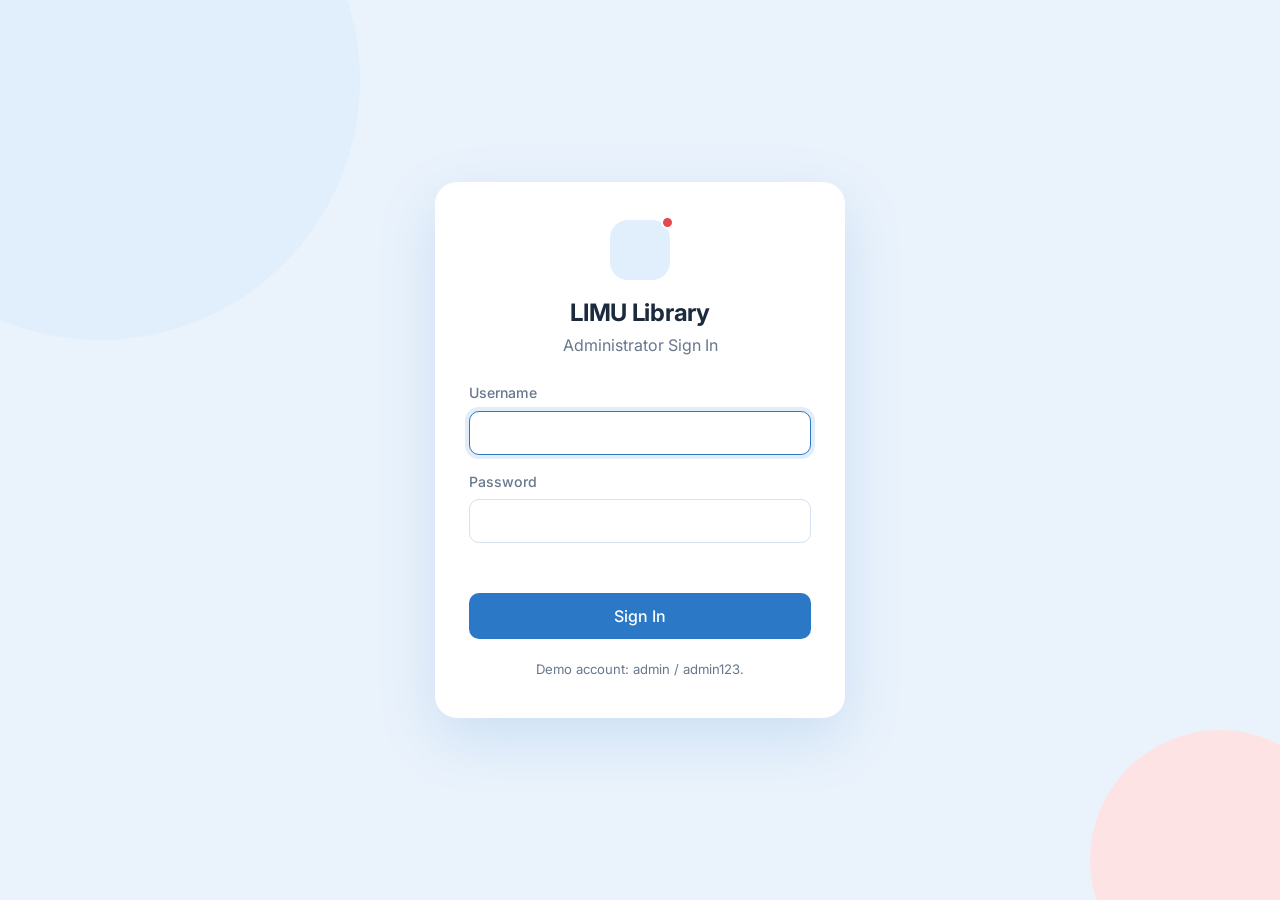
==== index.html @ 7c99f08e "5" ====
<!DOCTYPE html>

<head>
   
    <title>Sign In | LIMU Library</title>

    <link rel="stylesheet" href="css/style.css">

    <link href="https://fonts.googleapis.com/css2?family=Inter:wght@400;500;600;700&display=swap" rel="stylesheet">
</head>

<body data-page="login">

    <main class="login-wrap">

        <section class="login-card">

            <div class="login-logo">
                <span data-icon="library"></span>
                <i class="brand-dot"></i>
            </div>

            <h1>LIMU Library</h1>
            <p class="sub">Administrator Sign In</p>

            <form id="loginForm" novalidate>

                <div class="field">
                    <label for="username">Username</label>
                    <input
                        class="input"
                        id="username"
                        autocomplete="username"
                        autofocus
                    >
                </div>

                <div class="field">
                    <label for="password">Password</label>
                    <input
                        class="input"
                        id="password"
                        type="password"
                        autocomplete="current-password"
                    >
                </div>

                <p class="error" id="err" role="alert"></p>

                <button class="btn btn-primary" type="submit">
                    Sign In
                </button>

            </form>

            <p class="demo">
                Demo account: admin / admin123.
            </p>

        </section>
    </main>
</body>
</html>
---- css/style.css ----
:root {
    --bg: #f3f8fd;
    --surface: #ffffff;

    --sky-50: #f0f7fe;
    --sky-100: #e1effc;
    --sky-200: #c4dff7;

    --blue: #2b78c6;
    --blue-dark: #2263a8;
    --blue-ink: #1a4f86;

    --ink: #1b2a3d;
    --muted: #67788d;
    --line: #e4edf6;

    --red: #e5484d;
    --red-bg: #fdeced;
    --red-ink: #b3282d;

    --bad: var(--red-ink);

    --radius: 14px;

    --shadow: 0 1px 2px rgba(27,42,61,.05),
              0 10px 30px rgba(43,120,198,.07);

    --font: 'Inter', 'Segoe UI', Tahoma, sans-serif;
}



* {
    box-sizing: border-box;
    margin: 0;
    padding: 0;
}

html {
    font-size: 16px;
}

body {
    font-family: var(--font);
    background: var(--bg);
    color: var(--ink);
    line-height: 1.6;
    min-height: 100vh;
    -webkit-font-smoothing: antialiased;
}

button,
input,
select,
textarea {
    font-family: inherit;
    font-size: 1rem;
    color: inherit;
}

a {
    color: inherit;
    text-decoration: none;
}

:focus-visible {
    outline: 3px solid rgba(43,120,198,.35);
    outline-offset: 2px;
}

svg.ico {
    width: 20px;
    height: 20px;
    fill: none;
    stroke: currentColor;
    stroke-width: 1.8;
    stroke-linecap: round;
    stroke-linejoin: round;
    flex-shrink: 0;
}




.layout {
    display: flex;
    min-height: 100vh;
}

.sidebar {
    width: 268px;
    flex-shrink: 0;
    background: var(--surface);
    border-right: 1px solid var(--line);

    display: flex;
    flex-direction: column;

    position: sticky;
    top: 0;
    height: 100vh;
}

.brand {
    display: flex;
    align-items: center;
    gap: 12px;
    padding: 24px 22px 18px;
}

.brand-mark {
    position: relative;
    width: 42px;
    height: 42px;
    border-radius: 12px;
    background: var(--sky-100);
    color: var(--blue);

    display: grid;
    place-items: center;
}

.brand-mark svg.ico {
    width: 22px;
    height: 22px;
}

.brand-dot {
    position: absolute;
    top: -3px;
    right: -3px;

    width: 11px;
    height: 11px;

    border-radius: 50%;
    background: var(--red);
    border: 2px solid var(--surface);
}

.brand h2 {
    font-size: 1.05rem;
    line-height: 1.2;
    letter-spacing: -.2px;
}

.brand p {
    font-size: .78rem;
    color: var(--muted);
}



.nav {
    flex: 1;
    padding: 8px 14px;

    display: flex;
    flex-direction: column;
    gap: 2px;

    overflow-y: auto;
}

.nav a {
    display: flex;
    align-items: center;
    gap: 12px;

    padding: 11px 14px;
    border-radius: 12px;

    color: var(--muted);
    font-weight: 500;

    transition: background .15s, color .15s;
}


.nav a:hover {
    background: var(--sky-50);
    color: var(--ink);
}

.nav a.active {
    background: var(--sky-100);
    color: var(--blue-ink);
}

.count {
    margin-left: auto;
    min-width: 22px;
    padding: 0 7px;

    border-radius: 11px;
    background: var(--red);
    color: #fff;

    font-size: .75rem;
    font-weight: 600;
    text-align: center;
    line-height: 22px;
}




.sidebar-foot {
    display: flex;
    align-items: center;
    justify-content: space-between;
    gap: 10px;

    padding: 14px 16px;
    border-top: 1px solid var(--line);
}

.who {
    display: flex;
    align-items: center;
    gap: 10px;
    min-width: 0;
}

.who b {
    display: block;
    font-size: .92rem;
    line-height: 1.2;

    overflow: hidden;
    text-overflow: ellipsis;
}

.who small {
    color: var(--muted);
    font-size: .78rem;
}

.avatar {
    width: 36px;
    height: 36px;

    border-radius: 50%;
    background: var(--sky-100);
    color: var(--blue-ink);

    display: grid;
    place-items: center;

    font-weight: 600;
    flex-shrink: 0;
}

.btn-logout {
    width: 38px;
    height: 38px;

    display: grid;
    place-items: center;

    border: 1px solid var(--line);
    background: var(--surface);
    color: var(--muted);

    border-radius: 10px;
    cursor: pointer;

    transition: all .15s;
}

.btn-logout:hover {
    background: var(--red-bg);
    color: var(--red-ink);
    border-color: #f6cfd1;
}



.content {
    flex: 1;
    padding: 34px 40px;

    min-width: 0;
    max-width: 1320px;
}

.page-header {
    display: flex;
    justify-content: space-between;
    align-items: flex-end;
    gap: 16px;

    flex-wrap: wrap;
    margin-bottom: 26px;
}

.page-header h1 {
    font-size: 1.65rem;
    letter-spacing: -.4px;
    line-height: 1.25;
}

.page-header p {
    color: var(--muted);
}



.card {
    background: var(--surface);
    border: 1px solid var(--line);
    border-radius: 18px;

    box-shadow: var(--shadow);
    padding: 24px;
}

.card + .card {
    margin-top: 22px;
}

.card-title {
    font-size: 1.05rem;
    margin-bottom: 4px;
}

.card-sub {
    color: var(--muted);
    font-size: .9rem;
    margin-bottom: 18px;
}




.btn {
    display: inline-flex;
    align-items: center;
    justify-content: center;
    gap: 6px;

    padding: 10px 20px;

    border: 1px solid transparent;
    border-radius: 10px;

    cursor: pointer;
    font-weight: 500;

    transition: background .15s, border-color .15s;
}

.btn-primary {
    background: var(--blue);
    color: #fff;
}

.btn-primary:hover {
    background: var(--blue-dark);
}

.btn-ghost {
    background: var(--surface);
    border-color: var(--line);
    color: var(--ink);
}

.btn-ghost:hover {
    background: var(--sky-50);
    border-color: var(--sky-200);
}

.btn-danger {
    background: var(--red-bg);
    color: var(--red-ink);
    border-color: #f6cfd1;
}

.btn-danger:hover {
    background: #fbdcde;
}

.btn-ok {
    background: var(--sky-100);
    color: var(--blue-ink);
    border-color: var(--sky-200);
}

.btn-ok:hover {
    background: var(--sky-200);
}

/* Small Button */
.btn-sm {
    padding: 5px 13px;
    font-size: .88rem;
}



.field {
    display: flex;
    flex-direction: column;
    gap: 6px;
    margin-bottom: 16px;
}

.field label {
    font-size: .88rem;
    color: var(--muted);
    font-weight: 500;
}

.input {
    padding: 11px 14px;

    border: 1px solid #d5e2ef;
    border-radius: 10px;

    background: var(--surface);
    width: 100%;

    transition: border-color .15s, box-shadow .15s;
}

.input::placeholder {
    color: #9aabbd;
}

.input:focus {
    border-color: var(--blue);
    outline: none;
    box-shadow: 0 0 0 4px rgba(43,120,198,.13);
}

.form-grid {
    display: grid;
    grid-template-columns: repeat(2, 1fr);
    gap: 0 16px;
}

.hint {
    font-size: .85rem;
    color: var(--muted);
}


.check {
    display: flex;
    align-items: center;
    gap: 8px;

    font-size: .88rem;
    color: var(--muted);

    margin-bottom: 14px;
    cursor: pointer;
}

.check input {
    accent-color: var(--blue);
    width: 16px;
    height: 16px;
}




.toolbar {
    display: flex;
    gap: 12px;
    flex-wrap: wrap;
    align-items: center;
    margin-bottom: 18px;
}


.toolbar .input {
    max-width: 360px;
}

.table-wrap {
    overflow-x: auto;

    border: 1px solid var(--line);
    border-radius: 18px;

    background: var(--surface);
    box-shadow: var(--shadow);
}

.card .table-wrap {
    box-shadow: none;
    border-radius: 12px;
}

table {
    width: 100%;
    border-collapse: collapse;
    min-width: 640px;
}

th {
    background: var(--sky-50);
    color: var(--muted);

    text-align: left;
    padding: 13px 16px;

    font-weight: 600;
    font-size: .82rem;

    white-space: nowrap;
}

td {
    padding: 13px 16px;
    border-top: 1px solid #eef3f9;
}

tbody tr:hover {
    background: var(--sky-50);
}

.num {
    direction: ltr;
    unicode-bidi: embed;
    text-align: left;
    font-variant-numeric: tabular-nums;
}

.actions {
    display: flex;
    gap: 6px;
    white-space: nowrap;
}

.empty {
    text-align: center;
    color: var(--muted);
    padding: 38px 10px;
}

tr.late td:first-child {
    box-shadow: inset 3px 0 0 var(--red);
}



.badge {
    display: inline-block;
    padding: 3px 12px;

    border-radius: 20px;
    font-size: .8rem;
    font-weight: 500;
}

.badge-borrowed {
    background: var(--sky-100);
    color: var(--blue-ink);
}

.badge-overdue {
    background: var(--red-bg);
    color: var(--red-ink);
}

.badge-returned {
    background: #eef2f6;
    color: #56677b;
}

.badge-avail {
    background: var(--sky-100);
    color: var(--blue-ink);
}

.badge-none {
    background: var(--red-bg);
    color: var(--red-ink);
}




.modal-overlay {
    position: fixed;
    inset: 0;

    background: rgba(27,42,61,.42);
    backdrop-filter: blur(2px);

    display: none;
    align-items: center;
    justify-content: center;

    padding: 16px;
    z-index: 100;
}

.modal-overlay.open {
    display: flex;
}

.modal {
    background: var(--surface);
    border-radius: 20px;

    width: 100%;
    max-width: 560px;
    max-height: 92vh;

    overflow-y: auto;
    padding: 28px;

    box-shadow: 0 24px 60px rgba(27,42,61,.25);
}

.modal h3 {
    font-size: 1.2rem;
    margin-bottom: 16px;
}

.modal-actions {
    display: flex;
    gap: 10px;
    margin-top: 8px;
}


.toast-box {
    position: fixed;
    bottom: 22px;
    right: 22px;

    display: flex;
    flex-direction: column;
    gap: 8px;

    z-index: 200;
}

.toast {
    padding: 12px 18px;
    border-radius: 12px;

    color: #fff;
    box-shadow: 0 8px 24px rgba(27,42,61,.2);
}

.toast-success {
    background: var(--blue-ink);
}

.toast-error {
    background: var(--red-ink);
}


body[data-page="login"] {
    background: #eaf3fc;
    position: relative;
    overflow-x: hidden;
}

body[data-page="login"]::before,
body[data-page="login"]::after {
    content: "";
    position: fixed;
    border-radius: 50%;
    z-index: 0;
}

body[data-page="login"]::before {
    width: 520px;
    height: 520px;

    background: var(--sky-100);
    top: -180px;
    left: -160px;
}

body[data-page="login"]::after {
    width: 260px;
    height: 260px;

    background: #fde3e4;
    bottom: -90px;
    right: -70px;
}

.login-wrap {
    position: relative;
    z-index: 1;

    min-height: 100vh;

    display: flex;
    align-items: center;
    justify-content: center;

    padding: 20px;
}

.login-card {
    width: 100%;
    max-width: 410px;

    background: var(--surface);
    border-radius: 22px;

    padding: 38px 34px;
    text-align: center;

    box-shadow: 0 20px 60px rgba(43,120,198,.16);
}

.login-logo {
    position: relative;

    width: 60px;
    height: 60px;

    margin: 0 auto 14px;

    border-radius: 18px;
    background: var(--sky-100);
    color: var(--blue);

    display: grid;
    place-items: center;
}

.login-logo svg.ico {
    width: 30px;
    height: 30px;
}

.login-logo .brand-dot {
    width: 13px;
    height: 13px;
    top: -4px;
    right: -4px;
}

.login-card h1 {
    font-size: 1.5rem;
    letter-spacing: -.3px;
}

.sub {
    color: var(--muted);
    margin-bottom: 24px;
}

.login-card .field {
    text-align: left;
}

.login-card .btn {
    width: 100%;
    padding: 12px;
    margin-top: 4px;
}

.error {
    color: var(--red-ink);
    min-height: 1.5em;
    font-size: .9rem;
    margin-bottom: 8px;
    text-align: left;
}

.demo {
    margin-top: 20px;
    font-size: .82rem;
    color: var(--muted);
}



.stats {
    display: grid;
    grid-template-columns: repeat(auto-fit, minmax(210px, 1fr));

    gap: 18px;
    margin-bottom: 22px;
}

.stat {
    display: flex;
    align-items: center;
    gap: 16px;

    background: var(--surface);
    border: 1px solid var(--line);
    border-radius: 18px;

    padding: 20px;
    box-shadow: var(--shadow);
}

.stat-ico {
    width: 48px;
    height: 48px;

    border-radius: 14px;
    background: var(--sky-100);
    color: var(--blue);

    display: grid;
    place-items: center;
    flex-shrink: 0;
}

.stat-ico svg.ico {
    width: 23px;
    height: 23px;
}

.stat b {
    display: block;
    font-size: 1.8rem;
    line-height: 1.1;
    letter-spacing: -.5px;
}

.stat small {
    color: var(--muted);
}

.alert {
    background: var(--red-bg);
    color: var(--red-ink);

    border: 1px solid #f6cfd1;
    border-radius: 14px;

    padding: 13px 18px;
    margin-bottom: 22px;

    font-weight: 500;
}

#todayLabel {
    color: var(--muted);
}


td:nth-child(2) {
    font-weight: 600;
}

.card form .btn {
    margin-top: 4px;
}

#availInfo {
    min-height: 1.3em;
}

select.input {
    cursor: pointer;
}

.toolbar select.input {
    max-width: 200px;
}


.form-msg {
    color: var(--red-ink);
    min-height: 1.4em;
    font-size: .88rem;
    margin-bottom: 6px;
}
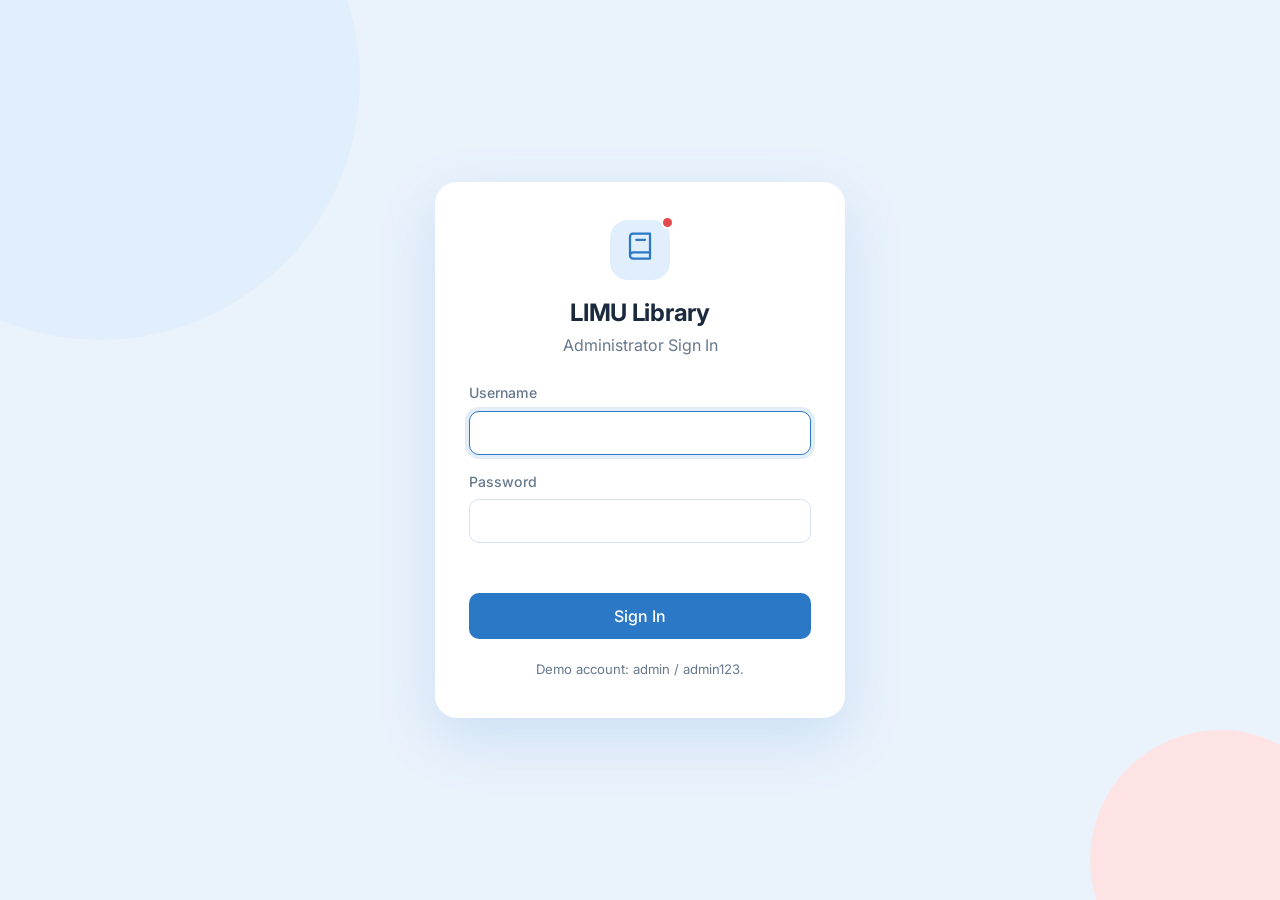
==== commit f82c5717: "9" ====
--- a/index.html
+++ b/index.html
@@ -1,7 +1,8 @@
 <!DOCTYPE html>
+<html>
 
 <head>
-   
+
     <title>Sign In | LIMU Library</title>
 
     <link rel="stylesheet" href="css/style.css">
@@ -59,5 +60,9 @@
 
         </section>
     </main>
+
+    <script src="js/common.js"></script>
+    <script src="js/login.js"></script>
+
 </body>
 </html>
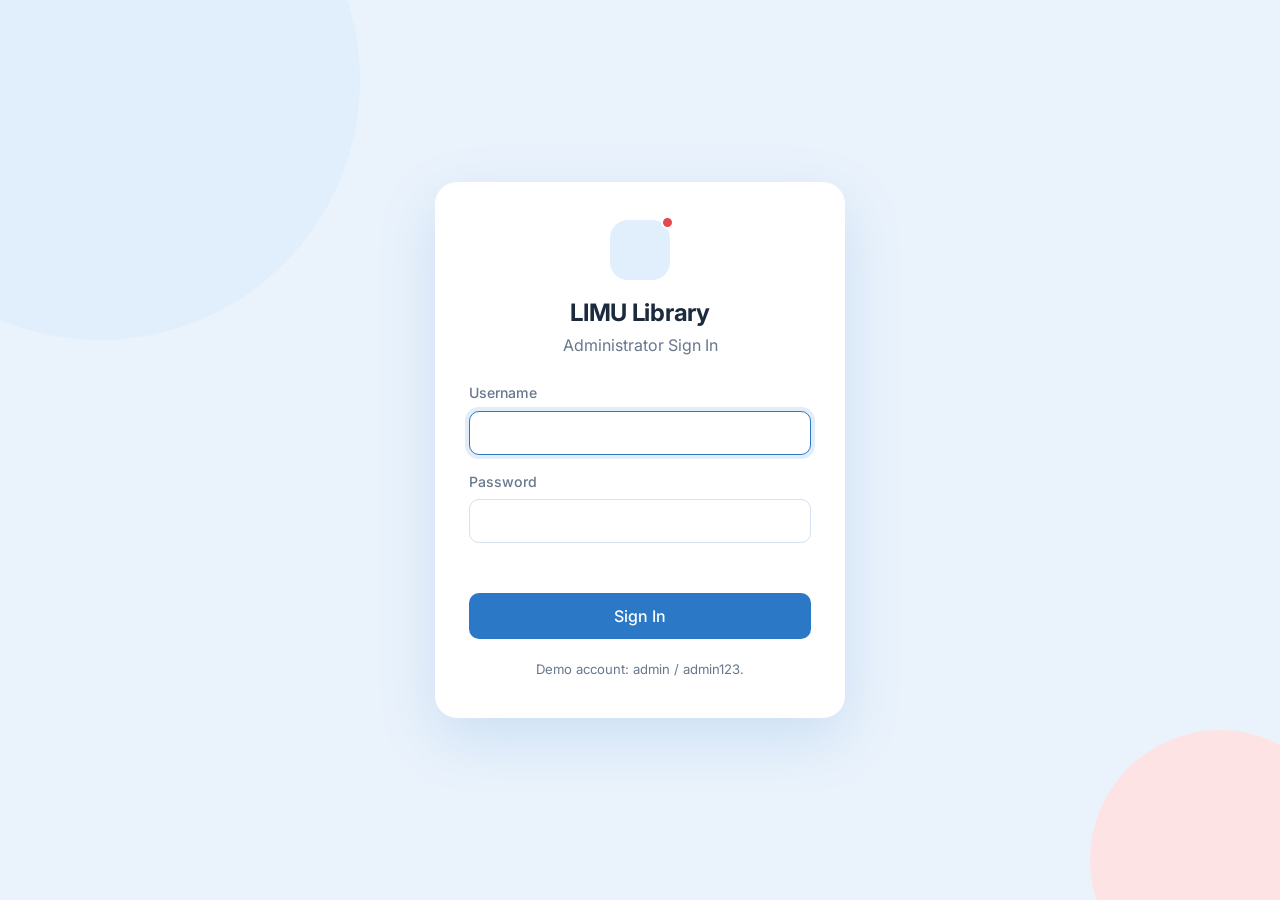
==== commit 872aceea: "hi" ====
--- a/index.html
+++ b/index.html
@@ -1,8 +1,7 @@
 <!DOCTYPE html>
-<html>
 
 <head>
-
+   
     <title>Sign In | LIMU Library</title>
 
     <link rel="stylesheet" href="css/style.css">
@@ -11,7 +10,7 @@
 </head>
 
 <body data-page="login">
-
+     
     <main class="login-wrap">
 
         <section class="login-card">
@@ -60,9 +59,5 @@
 
         </section>
     </main>
-
-    <script src="js/common.js"></script>
-    <script src="js/login.js"></script>
-
 </body>
 </html>
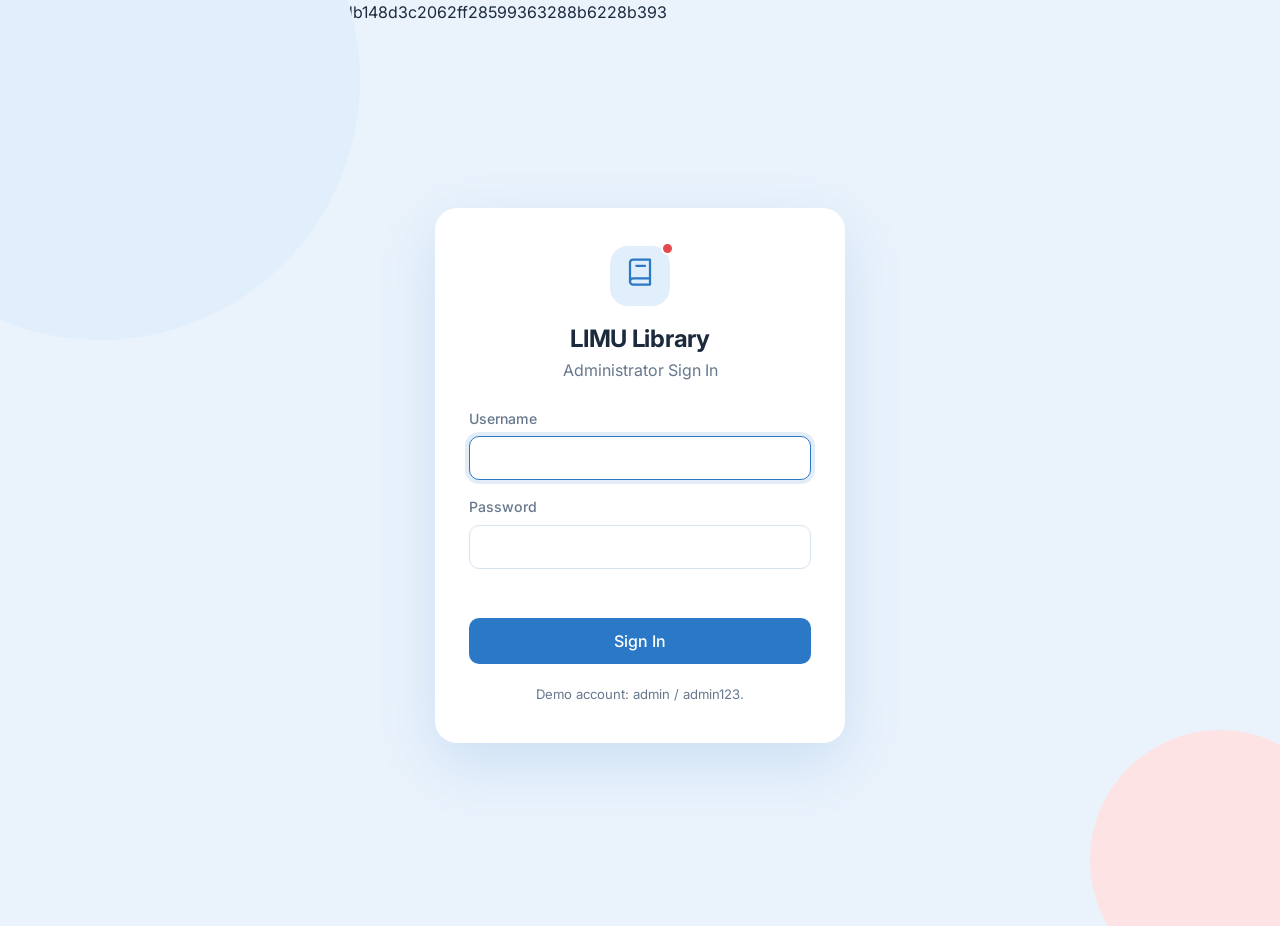
==== commit 6b97a93c: "hi" ====
--- a/index.html
+++ b/index.html
@@ -1,16 +1,20 @@
 <!DOCTYPE html>
+<html lang="en" dir="ltr">
 
 <head>
-   
+    <meta charset="UTF-8">
+    <meta name="viewport" content="width=device-width, initial-scale=1">
     <title>Sign In | LIMU Library</title>
-
     <link rel="stylesheet" href="css/style.css">
-
     <link href="https://fonts.googleapis.com/css2?family=Inter:wght@400;500;600;700&display=swap" rel="stylesheet">
 </head>
 
 <body data-page="login">
+<<<<<<< HEAD
      
+=======
+
+>>>>>>> 170d6fdb148d3c2062ff28599363288b6228b393
     <main class="login-wrap">
 
         <section class="login-card">
@@ -27,37 +31,28 @@
 
                 <div class="field">
                     <label for="username">Username</label>
-                    <input
-                        class="input"
-                        id="username"
-                        autocomplete="username"
-                        autofocus
-                    >
+                    <input class="input" id="username" autocomplete="username" autofocus>
                 </div>
 
                 <div class="field">
                     <label for="password">Password</label>
-                    <input
-                        class="input"
-                        id="password"
-                        type="password"
-                        autocomplete="current-password"
-                    >
+                    <input class="input" id="password" type="password" autocomplete="current-password">
                 </div>
 
                 <p class="error" id="err" role="alert"></p>
 
-                <button class="btn btn-primary" type="submit">
-                    Sign In
-                </button>
+                <button class="btn btn-primary" type="submit">Sign In</button>
 
             </form>
 
-            <p class="demo">
-                Demo account: admin / admin123.
-            </p>
+            <p class="demo">Demo account: admin / admin123.</p>
 
         </section>
+
     </main>
+
+    <script src="js/common.js"></script>
+    <script src="js/login.js"></script>
+
 </body>
 </html>
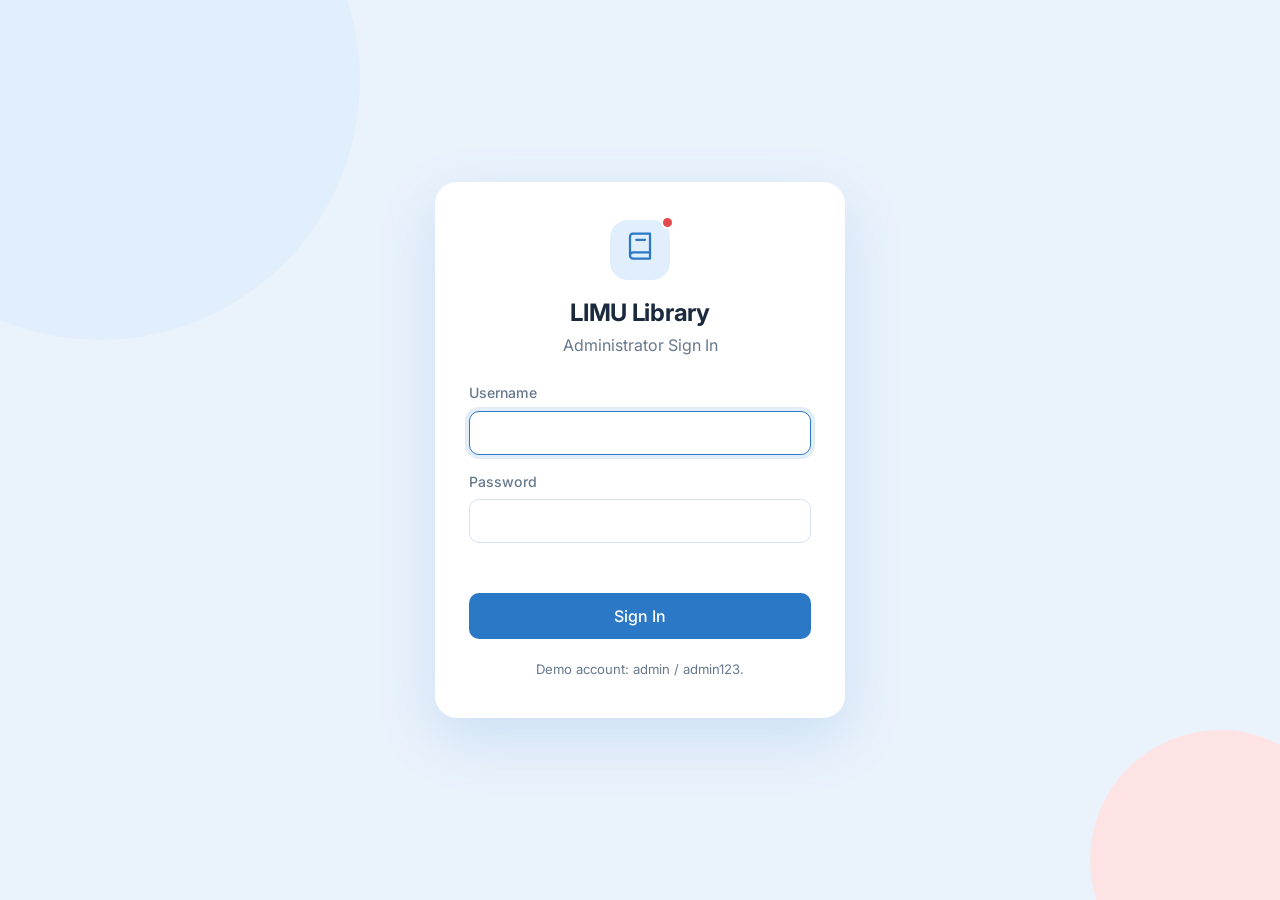
==== commit 18aac717: "33" ====
--- a/index.html
+++ b/index.html
@@ -10,11 +10,8 @@
 </head>
 
 <body data-page="login">
-<<<<<<< HEAD
      
-=======
 
->>>>>>> 170d6fdb148d3c2062ff28599363288b6228b393
     <main class="login-wrap">
 
         <section class="login-card">
